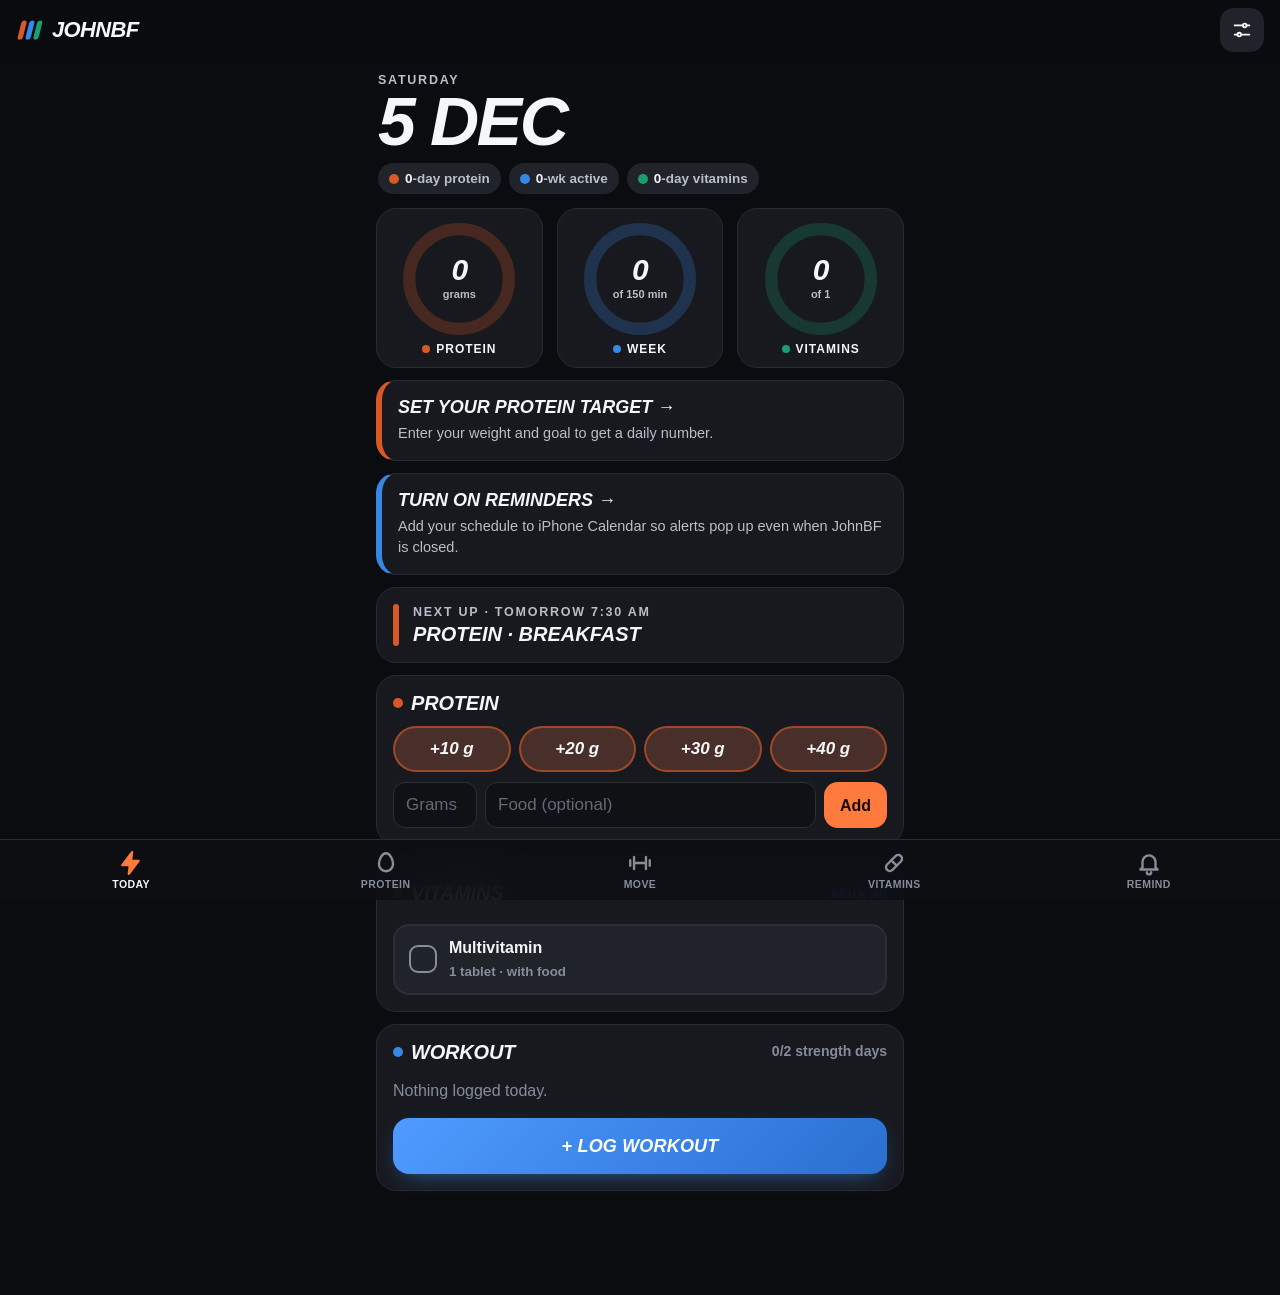
==== index.html @ 5f8487a7 "JohnBF: protein, workout and vitamin tracker with iPhone Calendar reminders Static PWA (no server): " ====
<!doctype html>
<html lang="en">
<head>
  <meta charset="utf-8">
  <meta name="viewport" content="width=device-width, initial-scale=1, viewport-fit=cover">
  <title>JohnBF</title>
  <meta name="description" content="Protein, workout and vitamin tracker with iPhone Calendar reminders.">
  <meta name="color-scheme" content="dark">
  <meta name="theme-color" content="#0b0c0f">
  <meta name="apple-mobile-web-app-capable" content="yes">
  <meta name="mobile-web-app-capable" content="yes">
  <meta name="apple-mobile-web-app-status-bar-style" content="black-translucent">
  <meta name="apple-mobile-web-app-title" content="JohnBF">
  <meta name="format-detection" content="telephone=no">
  <link rel="icon" href="icons/icon.svg" type="image/svg+xml">
  <link rel="apple-touch-icon" href="icons/icon-180.png">
  <link rel="manifest" href="manifest.webmanifest">
  <link rel="stylesheet" href="styles.css">
</head>
<body>
  <header class="topbar">
    <a class="brand" href="#today" aria-label="JohnBF home">
      <svg class="brand-mark" viewBox="0 0 32 32" aria-hidden="true">
        <rect x="8" y="5" width="6" height="22" rx="3" transform="skewX(-14)" fill="var(--protein)"/>
        <rect x="17" y="5" width="6" height="22" rx="3" transform="skewX(-14)" fill="var(--move)"/>
        <rect x="26" y="5" width="6" height="22" rx="3" transform="skewX(-14)" fill="var(--vit)"/>
      </svg>
      <span>JohnBF</span>
    </a>
    <button class="icon-btn" data-act="open-settings" aria-label="Settings and backup">
      <svg viewBox="0 0 24 24" aria-hidden="true"><path d="M4 7h9M17 7h3M4 17h3M11 17h9"/><circle cx="15" cy="7" r="2"/><circle cx="9" cy="17" r="2"/></svg>
    </button>
  </header>

  <main id="view" tabindex="-1"></main>

  <nav class="tabbar" aria-label="Sections">
    <a href="#today" data-tab="today">
      <svg viewBox="0 0 24 24" aria-hidden="true"><path d="M13 2 4 14h7l-1 8 9-12h-7l1-8z"/></svg>
      <span>Today</span>
    </a>
    <a href="#protein" data-tab="protein" class="t-protein">
      <svg viewBox="0 0 24 24" aria-hidden="true"><path d="M12 3c3.6 0 6.5 5.6 6.5 10.1a6.5 6.5 0 0 1-13 0C5.5 8.6 8.4 3 12 3z"/></svg>
      <span>Protein</span>
    </a>
    <a href="#move" data-tab="move" class="t-move">
      <svg viewBox="0 0 24 24" aria-hidden="true"><path d="M6.5 6.5v11M17.5 6.5v11M3 9.5v5M21 9.5v5M6.5 12h11"/></svg>
      <span>Move</span>
    </a>
    <a href="#vitamins" data-tab="vitamins" class="t-vit">
      <svg viewBox="0 0 24 24" aria-hidden="true"><rect x="3" y="8.5" width="18" height="7" rx="3.5" transform="rotate(-45 12 12)"/><path d="m9.5 9.5 5 5"/></svg>
      <span>Vitamins</span>
    </a>
    <a href="#remind" data-tab="remind">
      <svg viewBox="0 0 24 24" aria-hidden="true"><path d="M6 16v-5a6 6 0 0 1 12 0v5l2 2H4l2-2zM10 20.5a2 2 0 0 0 4 0"/></svg>
      <span>Remind</span>
    </a>
  </nav>

  <dialog id="sheet" aria-labelledby="sheet-title"></dialog>
  <div id="toast" role="status" aria-live="polite"></div>
  <input type="file" id="import-file" accept="application/json,.json" hidden>

  <script src="ics.js"></script>
  <script src="app.js"></script>
</body>
</html>
---- styles.css ----
/* JohnBF: bold, dark, gym-energy. Category colors validated for color-vision deficiency on the dark surface. */
:root {
  color-scheme: dark;
  --bg: #0b0c0f;
  --surface: #17191e;
  --surface-2: #20232a;
  --surface-3: #2a2e36;
  --line: #262a31;
  --text: #f5f6f8;
  --text-2: #b9bec8;
  --muted: #868d9a;

  /* Category hues (data marks): protein / move / vitamins */
  --protein: #d95926;
  --move: #3987e5;
  --vit: #199e70;
  /* Brighter tints for buttons (UI, not data) */
  --protein-hi: #ff7a3d;
  --move-hi: #4f9bff;
  --vit-hi: #22c48a;
  --danger: #ff5b5b;

  --radius: 20px;
  --gutter: 16px;
  --tabbar-h: 64px;
  --font: -apple-system, BlinkMacSystemFont, 'SF Pro Text', 'Segoe UI', Roboto, 'Helvetica Neue', Arial, sans-serif;
  --font-display: -apple-system, BlinkMacSystemFont, 'SF Pro Display', 'Segoe UI', Roboto, 'Helvetica Neue', Arial, sans-serif;
}

* { box-sizing: border-box; }
html { -webkit-text-size-adjust: 100%; text-size-adjust: 100%; }
body {
  margin: 0;
  background: var(--bg);
  color: var(--text);
  font: 400 16px/1.45 var(--font);
  -webkit-tap-highlight-color: transparent;
  -webkit-font-smoothing: antialiased;
  overscroll-behavior-y: none;
}
button, input, select { font: inherit; color: inherit; }
button { cursor: pointer; touch-action: manipulation; }
a { color: inherit; }
.sr-only { position: absolute; width: 1px; height: 1px; overflow: hidden; clip: rect(0 0 0 0); white-space: nowrap; }
:focus-visible { outline: 3px solid var(--move-hi); outline-offset: 2px; }

/* ── Top & tab bars ─────────────────────────────────────────── */
.topbar {
  position: sticky; top: 0; z-index: 20;
  display: flex; align-items: center; justify-content: space-between;
  padding: calc(env(safe-area-inset-top) + 8px) var(--gutter) 8px;
  background: rgba(11, 12, 15, 0.86);
  -webkit-backdrop-filter: saturate(160%) blur(16px);
  backdrop-filter: saturate(160%) blur(16px);
}
.brand { display: flex; align-items: center; gap: 8px; text-decoration: none; }
.brand-mark { width: 28px; height: 28px; }
.brand span {
  font: italic 900 22px/1 var(--font-display);
  letter-spacing: -0.03em; text-transform: uppercase;
}
.icon-btn {
  display: inline-grid; place-items: center;
  width: 44px; height: 44px; border: 0; border-radius: 14px;
  background: var(--surface-2); color: var(--text); font-size: 22px; line-height: 1;
}
.icon-btn svg { width: 22px; height: 22px; fill: none; stroke: currentColor; stroke-width: 2; stroke-linecap: round; }
.icon-btn.small { width: 36px; height: 36px; border-radius: 12px; font-size: 20px; background: transparent; color: var(--muted); }
.icon-btn.small:active { background: var(--surface-3); }

.tabbar {
  position: fixed; left: 0; right: 0; bottom: 0; z-index: 20;
  display: grid; grid-template-columns: repeat(5, 1fr);
  padding: 6px 4px calc(env(safe-area-inset-bottom) + 4px);
  background: rgba(14, 15, 19, 0.9);
  -webkit-backdrop-filter: saturate(160%) blur(18px);
  backdrop-filter: saturate(160%) blur(18px);
  border-top: 1px solid var(--line);
}
.tabbar a {
  display: flex; flex-direction: column; align-items: center; gap: 2px;
  min-height: 50px; padding-top: 4px; text-decoration: none;
  color: var(--muted); font: 800 10.5px/1.2 var(--font); letter-spacing: 0.04em; text-transform: uppercase;
}
.tabbar svg { width: 26px; height: 26px; fill: none; stroke: currentColor; stroke-width: 2.2; stroke-linecap: round; stroke-linejoin: round; }
.tabbar a.active { color: var(--text); }
.tabbar a.active svg { stroke: var(--protein-hi); }
.tabbar a.t-move.active svg { stroke: var(--move-hi); }
.tabbar a.t-vit.active svg { stroke: var(--vit-hi); }
.tabbar a[data-tab="today"].active svg { fill: var(--protein-hi); stroke: var(--protein-hi); }

/* ── Layout ─────────────────────────────────────────────────── */
main {
  max-width: 560px; margin: 0 auto;
  padding: 4px var(--gutter) calc(var(--tabbar-h) + env(safe-area-inset-bottom) + 28px);
  outline: none;
}
.hero { padding: 8px 2px 14px; }
.eyebrow {
  margin: 0; color: var(--text-2);
  font: 800 12.5px/1.3 var(--font); letter-spacing: 0.14em; text-transform: uppercase;
}
.display {
  margin: 2px 0 10px;
  font: italic 900 clamp(46px, 15vw, 68px)/0.92 var(--font-display);
  letter-spacing: -0.035em; text-transform: uppercase;
  font-variant-numeric: tabular-nums;
}
.display .unit { font-size: 0.42em; letter-spacing: -0.01em; color: var(--text-2); font-style: italic; }
.sub { margin: 10px 0 0; color: var(--text-2); font-weight: 600; }
.muted { color: var(--muted); }
.small { font-size: 14px; }
p.small, .muted.small { margin: 8px 0 0; line-height: 1.45; }

.card {
  display: block;
  margin: 12px 0; padding: 16px;
  background: var(--surface); border: 1px solid var(--line); border-radius: var(--radius);
  text-decoration: none;
}
.card-head { display: flex; align-items: center; justify-content: space-between; gap: 8px; margin-bottom: 12px; }
.card-head h2, .sheet-head h2 {
  display: flex; align-items: center; gap: 8px; margin: 0;
  font: italic 900 20px/1.1 var(--font-display); letter-spacing: -0.01em; text-transform: uppercase;
}
.card-head .muted { font-size: 14px; font-weight: 700; }
.dot { display: inline-block; width: 10px; height: 10px; border-radius: 50%; flex: none; background: var(--muted); }
.dot.protein { background: var(--protein); }
.dot.move { background: var(--move); }
.dot.vit { background: var(--vit); }

/* ── Streaks ────────────────────────────────────────────────── */
.streaks { display: flex; flex-wrap: wrap; gap: 8px; }
.streak {
  display: inline-flex; align-items: center; gap: 6px;
  padding: 6px 11px; border-radius: 999px;
  background: var(--surface-2); color: var(--text-2);
  font-size: 13.5px; font-weight: 700;
}
.streak b { color: var(--text); font-weight: 900; }
.streak.hot { background: #2a1a12; color: var(--text); }

/* ── Rings ──────────────────────────────────────────────────── */
.rings { display: grid; grid-template-columns: repeat(3, 1fr); gap: 10px; }
.ring-card {
  display: flex; flex-direction: column; align-items: center; gap: 8px;
  padding: 14px 6px 12px; text-decoration: none;
  background: var(--surface); border: 1px solid var(--line); border-radius: var(--radius);
}
.ring-card:active { transform: scale(0.98); }
.ring-wrap { position: relative; width: 100%; max-width: 112px; aspect-ratio: 1; }
.ring { width: 100%; height: 100%; display: block; }
.ring-track { fill: none; stroke: var(--surface-3); }
.ring-fill { fill: none; stroke-linecap: round; transition: stroke-dashoffset 0.6s cubic-bezier(.2,.8,.2,1); }
.protein .ring-track { stroke: color-mix(in srgb, var(--protein) 24%, var(--surface)); }
.move .ring-track { stroke: color-mix(in srgb, var(--move) 24%, var(--surface)); }
.vit .ring-track { stroke: color-mix(in srgb, var(--vit) 24%, var(--surface)); }
.protein .ring-fill { stroke: var(--protein); }
.move .ring-fill { stroke: var(--move); }
.vit .ring-fill { stroke: var(--vit); }
.ring-card.done .ring-wrap { filter: drop-shadow(0 0 10px color-mix(in srgb, currentColor 0%, transparent)); }
.ring-card.protein.done .ring-wrap { filter: drop-shadow(0 0 12px rgba(217, 89, 38, 0.55)); }
.ring-card.move.done .ring-wrap { filter: drop-shadow(0 0 12px rgba(57, 135, 229, 0.55)); }
.ring-card.vit.done .ring-wrap { filter: drop-shadow(0 0 12px rgba(25, 158, 112, 0.55)); }
.ring-center {
  position: absolute; inset: 0; display: flex; flex-direction: column; align-items: center; justify-content: center;
  font-variant-numeric: tabular-nums;
}
.ring-center b { font: italic 900 clamp(22px, 7vw, 30px)/1 var(--font-display); letter-spacing: -0.03em; }
.ring-center small { margin-top: 2px; color: var(--text-2); font-size: 11px; font-weight: 700; }
.ring-label { display: flex; align-items: center; gap: 6px; font: 800 12px/1 var(--font); letter-spacing: 0.08em; text-transform: uppercase; }
.ring-label .dot { width: 8px; height: 8px; }

/* ── Meters ─────────────────────────────────────────────────── */
.meter { height: 14px; border-radius: 999px; overflow: hidden; background: var(--surface-3); }
.meter > span { display: block; height: 100%; border-radius: 999px; transition: width 0.5s cubic-bezier(.2,.8,.2,1); }
.meter.protein { background: color-mix(in srgb, var(--protein) 24%, var(--surface)); }
.meter.move { background: color-mix(in srgb, var(--move) 24%, var(--surface)); }
.meter.vit { background: color-mix(in srgb, var(--vit) 24%, var(--surface)); }
.meter.protein > span { background: var(--protein); }
.meter.move > span { background: var(--move); }
.meter.vit > span { background: var(--vit); }

/* ── Callouts / next up / install ───────────────────────────── */
.callout { display: flex; flex-direction: column; gap: 4px; border-left: 6px solid var(--protein); }
.callout.move { border-left-color: var(--move); }
.callout b { font: italic 900 18px/1.2 var(--font-display); text-transform: uppercase; }
.callout span { color: var(--text-2); font-size: 14.5px; }
.next { display: flex; align-items: center; gap: 14px; }
.bar-accent { width: 6px; align-self: stretch; border-radius: 6px; background: var(--muted); flex: none; }
.bar-accent.protein { background: var(--protein); }
.bar-accent.move { background: var(--move); }
.bar-accent.vit { background: var(--vit); }
.next-title { margin: 2px 0 0; font: italic 900 20px/1.2 var(--font-display); text-transform: uppercase; }
.install { display: flex; align-items: flex-start; justify-content: space-between; gap: 12px; background: linear-gradient(135deg, #22160f, var(--surface)); }
.install p { margin: 4px 0 0; color: var(--text-2); }

/* ── Buttons & chips ────────────────────────────────────────── */
.cta {
  display: flex; align-items: center; justify-content: center; width: 100%;
  min-height: 56px; margin-top: 14px; padding: 12px 18px;
  border: 0; border-radius: 16px; text-decoration: none;
  background: linear-gradient(135deg, var(--protein-hi), #e5531c); color: #160900;
  font: italic 900 18px/1 var(--font-display); letter-spacing: 0.01em; text-transform: uppercase;
  box-shadow: 0 8px 24px -10px rgba(255, 106, 43, 0.7);
}
.cta.move { background: linear-gradient(135deg, var(--move-hi), #2a6fd0); color: #fff; box-shadow: 0 8px 24px -10px rgba(57, 135, 229, 0.75); }
.cta:active, .btn:active, .chip:active { transform: scale(0.97); }
.btn {
  display: inline-flex; align-items: center; justify-content: center;
  min-height: 46px; padding: 0 16px; border: 0; border-radius: 14px; text-decoration: none;
  background: var(--surface-3); color: var(--text); font-weight: 800;
}
.btn.protein { background: var(--protein-hi); color: #160900; }
.btn.vit { background: var(--vit-hi); color: #04140d; }
.btn.ghost { background: transparent; border: 2px solid var(--surface-3); }
.btn.danger { background: transparent; border: 2px solid #4a2326; color: var(--danger); }
.btn.wide { width: 100%; margin-top: 10px; min-height: 52px; }
.btn-row { display: grid; grid-template-columns: 1fr 1fr; gap: 10px; }
.link { border: 0; background: none; padding: 8px 0; color: var(--move-hi); font-weight: 800; font-size: 15px; }
.row-links { display: flex; flex-wrap: wrap; gap: 4px 18px; margin-top: 4px; }

.chips { display: flex; flex-wrap: wrap; gap: 8px; }
.chips + .chips, .chips + .inline-form, .chips.foods { margin-top: 10px; }
.chip {
  min-height: 46px; padding: 0 16px; border: 0; border-radius: 999px;
  background: var(--surface-3); color: var(--text); font-weight: 800; font-size: 16px;
}
.chip.protein {
  flex: 1 1 0; min-width: 0; padding: 0 6px; white-space: nowrap;
  background: color-mix(in srgb, var(--protein) 22%, var(--surface-2)); color: var(--text);
  font: italic 900 17px/1 var(--font-display);
  border: 2px solid color-mix(in srgb, var(--protein) 60%, transparent);
}
.chip.ghost { background: var(--surface-2); border: 1px solid var(--surface-3); font-weight: 700; }
.chip.ghost b { font-weight: 900; margin-left: 4px; }

/* ── Forms ──────────────────────────────────────────────────── */
input, select {
  min-height: 46px; width: 100%; padding: 10px 12px;
  background: #0f1115; border: 1px solid var(--surface-3); border-radius: 12px;
  font-size: 17px; /* ≥16px stops iOS zooming on focus */
}
input::placeholder { color: #626977; }
input:focus, select:focus { outline: none; border-color: var(--move-hi); box-shadow: 0 0 0 3px rgba(79, 155, 255, 0.25); }
input[type="time"], input[type="date"] { -webkit-appearance: none; appearance: none; }
.inline-form { display: flex; gap: 8px; margin-top: 12px; }
.inline-form input { flex: 1 1 auto; min-width: 0; }
.inline-form .narrow, input.narrow { flex: 0 0 84px; width: 84px; }
.inline-form .btn { flex: none; }
.field { display: block; margin: 0 0 14px; }
.field-label { display: block; margin-bottom: 6px; color: var(--text-2); font: 800 12.5px/1.2 var(--font); letter-spacing: 0.1em; text-transform: uppercase; }
.input-group { display: flex; gap: 8px; }
.input-group input { flex: 1; min-width: 0; }
.calc { margin: 4px 0 0; padding: 12px 14px; border-radius: 14px; background: var(--surface-2); font-weight: 600; }
.calc b { font: italic 900 20px/1 var(--font-display); }

.seg { display: flex; gap: 4px; padding: 4px; border-radius: 14px; background: #0f1115; border: 1px solid var(--surface-3); }
.seg button, .seg label { flex: 1; }
.seg button, .seg span {
  display: flex; align-items: center; justify-content: center; min-height: 40px; padding: 0 8px;
  border: 0; border-radius: 10px; background: transparent; color: var(--text-2); font-weight: 800; font-size: 14.5px; text-align: center;
}
.seg button.on, .seg input:checked + span { background: var(--surface-3); color: var(--text); }
.seg input { position: absolute; opacity: 0; pointer-events: none; }
.seg label { position: relative; }
.seg.compact { flex: 0 0 auto; }
.seg.compact button { min-width: 48px; }

.goal-grid { display: grid; grid-template-columns: 1fr 1fr; gap: 8px; }
.goal {
  display: flex; flex-direction: column; align-items: flex-start; gap: 2px;
  min-height: 60px; padding: 10px 12px; border-radius: 14px; text-align: left;
  background: var(--surface-2); border: 2px solid transparent;
}
.goal b { font-size: 15px; font-weight: 800; }
.goal small { color: var(--muted); font-weight: 700; }
.goal.on { border-color: var(--protein-hi); background: color-mix(in srgb, var(--protein) 14%, var(--surface-2)); }
.goal.on small { color: var(--text-2); }

.toggle { display: flex; align-items: center; gap: 10px; min-height: 44px; font-weight: 700; cursor: pointer; }
.toggle input { position: absolute; opacity: 0; width: 1px; height: 1px; }
.switch { position: relative; flex: none; width: 50px; height: 30px; border-radius: 999px; background: var(--surface-3); transition: background 0.2s; }
.switch::after { content: ''; position: absolute; top: 3px; left: 3px; width: 24px; height: 24px; border-radius: 50%; background: #fff; transition: transform 0.2s; }
.toggle input:checked + .switch { background: var(--vit); }
.toggle input:checked + .switch::after { transform: translateX(20px); }
.toggle input:focus-visible + .switch { outline: 3px solid var(--move-hi); outline-offset: 2px; }

/* ── Lists ──────────────────────────────────────────────────── */
.log, .checklist, .plain { list-style: none; margin: 0; padding: 0; }
.log li {
  display: flex; align-items: center; gap: 10px;
  min-height: 52px; padding: 6px 0; border-top: 1px solid var(--line);
}
.log li:first-child { border-top: 0; }
.log .time { flex: 0 0 auto; min-width: 58px; color: var(--muted); font-size: 14px; font-weight: 700; font-variant-numeric: tabular-nums; }
.log .what { flex: 1; min-width: 0; font-weight: 700; overflow-wrap: anywhere; }
.log .what small { display: block; color: var(--muted); font-weight: 600; font-size: 13px; }
.log b { font-variant-numeric: tabular-nums; font-weight: 900; }

.checklist li + li { margin-top: 8px; }
.check {
  display: flex; align-items: center; gap: 12px; width: 100%;
  min-height: 60px; padding: 10px 14px; border: 2px solid var(--surface-3); border-radius: 16px;
  background: var(--surface-2); text-align: left;
}
.check .box { position: relative; flex: none; width: 28px; height: 28px; border-radius: 9px; border: 2.5px solid var(--muted); }
.check.on { border-color: color-mix(in srgb, var(--vit) 70%, transparent); background: color-mix(in srgb, var(--vit) 14%, var(--surface-2)); }
.check.on .box { background: var(--vit); border-color: var(--vit); }
.check.on .box::after {
  content: ''; position: absolute; left: 8px; top: 3px; width: 7px; height: 13px;
  border: solid #fff; border-width: 0 3px 3px 0; transform: rotate(45deg);
}
.check-text { flex: 1; min-width: 0; }
.check-text b { display: block; font-weight: 800; }
.check-text small { color: var(--muted); font-weight: 600; }
.check.on .check-text b { text-decoration: line-through; text-decoration-thickness: 2px; color: var(--text-2); }
.check .time { color: var(--text-2); font-size: 13px; font-weight: 700; }

.supp-edit {
  display: grid; grid-template-columns: 1fr 84px 36px; gap: 8px; align-items: center;
  padding: 10px 0; border-top: 1px solid var(--line);
}
.supp-edit:first-of-type { border-top: 0; padding-top: 0; }
.supp-edit .toggle { grid-column: 1 / -1; min-height: 36px; font-size: 14.5px; color: var(--text-2); }
.supp-edit .narrow { width: 100%; }

/* ── Habit grid ─────────────────────────────────────────────── */
.habit-grid { display: grid; grid-template-columns: repeat(7, 1fr); gap: 6px; }
.hcell {
  display: grid; place-items: center; aspect-ratio: 1; border-radius: 10px;
  background: var(--surface-2); border: 2px solid var(--surface-3);
}
.hcell i { font-style: normal; font-size: 12px; font-weight: 800; color: var(--muted); }
.hcell.on { background: var(--vit); border-color: var(--vit); }
.hcell.on i { color: #fff; }
.hcell.now { border-color: var(--text-2); }

/* ── Stats ──────────────────────────────────────────────────── */
.stats { display: grid; grid-template-columns: 1.3fr 1fr 1fr; gap: 12px; }
.stat { display: flex; flex-direction: column; gap: 6px; min-width: 0; }
.stat-label { color: var(--text-2); font: 800 11.5px/1.2 var(--font); letter-spacing: 0.08em; text-transform: uppercase; }
.stat-value { font: italic 900 28px/1 var(--font-display); font-variant-numeric: tabular-nums; }
.stat-value small { font-size: 14px; color: var(--muted); font-style: normal; font-weight: 700; }
.stat .meter { height: 8px; }

/* ── Chart ──────────────────────────────────────────────────── */
.chart { margin: 0; }
.plot { position: relative; height: 170px; margin: 18px 0 0 34px; }
.gridline { position: absolute; left: 0; right: 0; height: 0; border-top: 1px solid var(--line); }
.gridline span {
  position: absolute; right: calc(100% + 6px); top: -8px;
  color: var(--muted); font-size: 11px; font-weight: 700; font-variant-numeric: tabular-nums;
}
.goal-line { position: absolute; left: 0; right: 0; height: 0; border-top: 1px solid var(--text-2); z-index: 1; pointer-events: none; }
.chart-key { display: flex; align-items: center; gap: 8px; margin: 10px 0 0 34px; color: var(--text-2); font-size: 13px; font-weight: 700; }
.key-line { width: 18px; height: 0; border-top: 1px solid var(--text-2); }
.cols { position: absolute; inset: 0; display: flex; gap: 2px; }
.col {
  position: relative; flex: 1; display: flex; justify-content: center; align-items: flex-end;
  height: 100%; padding: 0; border: 0; background: none;
}
.bar { display: block; width: min(24px, 70%); min-height: 0; border-radius: 4px 4px 0 0; }
.protein .bar { background: var(--protein); }
.move .bar { background: var(--move); }
.cap {
  position: absolute; left: 50%; transform: translate(-50%, -4px);
  color: var(--text); font-size: 12px; font-weight: 900; font-variant-numeric: tabular-nums; white-space: nowrap;
}
.tip {
  position: absolute; left: 50%; z-index: 3; transform: translate(-50%, -8px);
  display: none; flex-direction: column; align-items: center; padding: 6px 10px; border-radius: 10px;
  background: var(--text); color: #0b0c0f; font-size: 12px; font-weight: 700; white-space: nowrap; pointer-events: none;
}
.tip b { font-size: 14px; font-weight: 900; }
.col.show .tip { display: flex; }
.col.show .cap { visibility: hidden; }
.cols .col:first-child .tip { left: 0; transform: translate(0, -8px); }
.cols .col:last-child .tip { left: auto; right: 0; transform: translate(0, -8px); }
.col.show .bar { filter: brightness(1.25); }
@media (hover: hover) {
  .col:hover .tip { display: flex; }
  .col:hover .cap { visibility: hidden; }
}
.xaxis { display: flex; gap: 2px; margin: 6px 0 0 34px; }
.xaxis span { flex: 1; text-align: center; color: var(--muted); font-size: 11.5px; font-weight: 700; white-space: nowrap; }
.xaxis span.now { color: var(--text); font-weight: 900; }
.table-view { margin-top: 10px; }
.table-view summary { color: var(--move-hi); font-size: 14px; font-weight: 800; cursor: pointer; }
.table-view table { width: 100%; margin-top: 8px; border-collapse: collapse; font-size: 14px; font-variant-numeric: tabular-nums; }
.table-view th, .table-view td { padding: 6px 4px; border-bottom: 1px solid var(--line); text-align: left; }
.table-view td:last-child, .table-view th:last-child { text-align: right; }

/* ── Reminders ──────────────────────────────────────────────── */
.cal-card .cta { margin-top: 12px; }
.steps { margin: 0; padding-left: 22px; color: var(--text-2); }
.steps li { margin: 0 0 8px; padding-left: 2px; }
.steps b { color: var(--text); }
.alert { color: #ffb066; }
.rem { padding: 12px 0; border-top: 1px solid var(--line); }
.rem:first-of-type { border-top: 0; padding-top: 0; }
.rem-top { display: grid; grid-template-columns: 140px 1fr 36px; gap: 8px; align-items: center; }
.rem-top input[type="time"] { font-weight: 900; font-variant-numeric: tabular-nums; text-align: center; }
.days { display: grid; grid-template-columns: repeat(7, 1fr); gap: 6px; margin-top: 10px; }
.day {
  height: 40px; border: 2px solid var(--surface-3); border-radius: 12px;
  background: transparent; color: var(--muted); font-weight: 900;
}
.day.on { color: #fff; }
.day.protein.on { background: var(--protein); border-color: var(--protein); }
.day.move.on { background: var(--move); border-color: var(--move); }
.day.vit.on { background: var(--vit); border-color: var(--vit); }
.follow { display: flex; align-items: center; justify-content: space-between; gap: 12px; margin-top: 10px; color: var(--text-2); font-weight: 700; }
.follow select { width: auto; min-width: 150px; }

/* ── Evidence / sources ─────────────────────────────────────── */
.evidence summary {
  cursor: pointer; list-style: none;
  font: italic 900 17px/1.2 var(--font-display); text-transform: uppercase; letter-spacing: 0.01em;
}
.evidence summary::-webkit-details-marker { display: none; }
.evidence summary::after { content: ' +'; color: var(--muted); }
.evidence[open] summary::after { content: ' –'; }
.evidence p, .evidence li { color: var(--text-2); font-size: 15px; }
.evidence p b { color: var(--text); }
.evidence .plain li { margin: 10px 0; }
.warn { padding: 10px 12px; border-radius: 12px; background: #2a1c10; color: #ffd2a8 !important; }
.cite { margin-left: 2px; color: var(--move-hi); font-size: 0.72em; font-weight: 800; }
.refs { margin: 14px 0 0; padding-left: 26px; font-size: 13px; color: var(--muted); }
.refs li { margin: 0 0 8px; overflow-wrap: anywhere; color: var(--muted); font-size: 13px; }
.refs a { color: var(--move-hi); }
.refs em { display: block; margin-top: 2px; color: #a08a70; }

/* ── Sheet (dialog) ─────────────────────────────────────────── */
dialog {
  width: 100%; max-width: 560px; max-height: 92dvh;
  margin: auto auto 0; padding: 0; border: 0; border-radius: 26px 26px 0 0;
  background: var(--surface); color: var(--text);
  overflow-y: auto; overscroll-behavior: contain;
}
dialog::backdrop { background: rgba(0, 0, 0, 0.6); }
dialog[open] { animation: sheet-up 0.28s cubic-bezier(.2,.8,.2,1); }
@keyframes sheet-up { from { transform: translateY(40px); opacity: 0; } to { transform: none; opacity: 1; } }
.sheet-body { padding: 18px var(--gutter) calc(env(safe-area-inset-bottom) + 22px); }
.sheet-head { display: flex; align-items: center; justify-content: space-between; margin-bottom: 8px; }
.sheet-body h3 { margin: 22px 0 6px; font: 800 13px/1.2 var(--font); letter-spacing: 0.12em; text-transform: uppercase; color: var(--text-2); }
fieldset { margin: 14px 0 0; padding: 0; border: 0; min-width: 0; }
legend { margin-bottom: 8px; padding: 0; color: var(--text-2); font: 800 12.5px/1.2 var(--font); letter-spacing: 0.1em; text-transform: uppercase; }
.chip-radio { position: relative; }
.chip-radio input { position: absolute; opacity: 0; pointer-events: none; }
.chip-radio span {
  display: inline-flex; align-items: center; min-height: 42px; padding: 0 14px; border-radius: 999px;
  background: var(--surface-2); border: 2px solid var(--surface-3); font-weight: 800;
}
.chip-radio input:checked + span { background: var(--move); border-color: var(--move); color: #fff; }
.chip-radio input:focus-visible + span { outline: 3px solid var(--move-hi); outline-offset: 2px; }
.min-row { display: flex; flex-wrap: wrap; gap: 8px; align-items: center; }
.min-row input { flex: 0 0 68px; width: 68px; font-weight: 900; text-align: center; }
.min-row .chip { min-height: 42px; padding: 0 11px; }
.sheet-body .field { margin-top: 14px; }
.sheet-body .toggle { margin-top: 12px; }

/* ── Toast ──────────────────────────────────────────────────── */
#toast {
  position: fixed; left: 50%; bottom: calc(var(--tabbar-h) + env(safe-area-inset-bottom) + 16px); z-index: 30;
  max-width: calc(100% - 32px); padding: 12px 18px; border-radius: 999px;
  background: var(--text); color: #0b0c0f; font-weight: 800; text-align: center;
  transform: translate(-50%, 20px); opacity: 0; pointer-events: none;
  transition: transform 0.25s cubic-bezier(.2,.8,.2,1), opacity 0.25s;
}
#toast.show { transform: translate(-50%, 0); opacity: 1; }
#toast.hot {
  background: linear-gradient(135deg, var(--protein-hi), #e5531c); color: #160900;
  font: italic 900 17px/1.2 var(--font-display); text-transform: uppercase;
  animation: pop 0.45s cubic-bezier(.2,1.6,.4,1);
}
@keyframes pop { 0% { transform: translate(-50%, 20px) scale(0.8); } 100% { transform: translate(-50%, 0) scale(1); } }

@media (prefers-reduced-motion: reduce) {
  *, *::before, *::after { animation: none !important; transition: none !important; }
}
@media (min-width: 600px) {
  .rings { gap: 14px; }
}
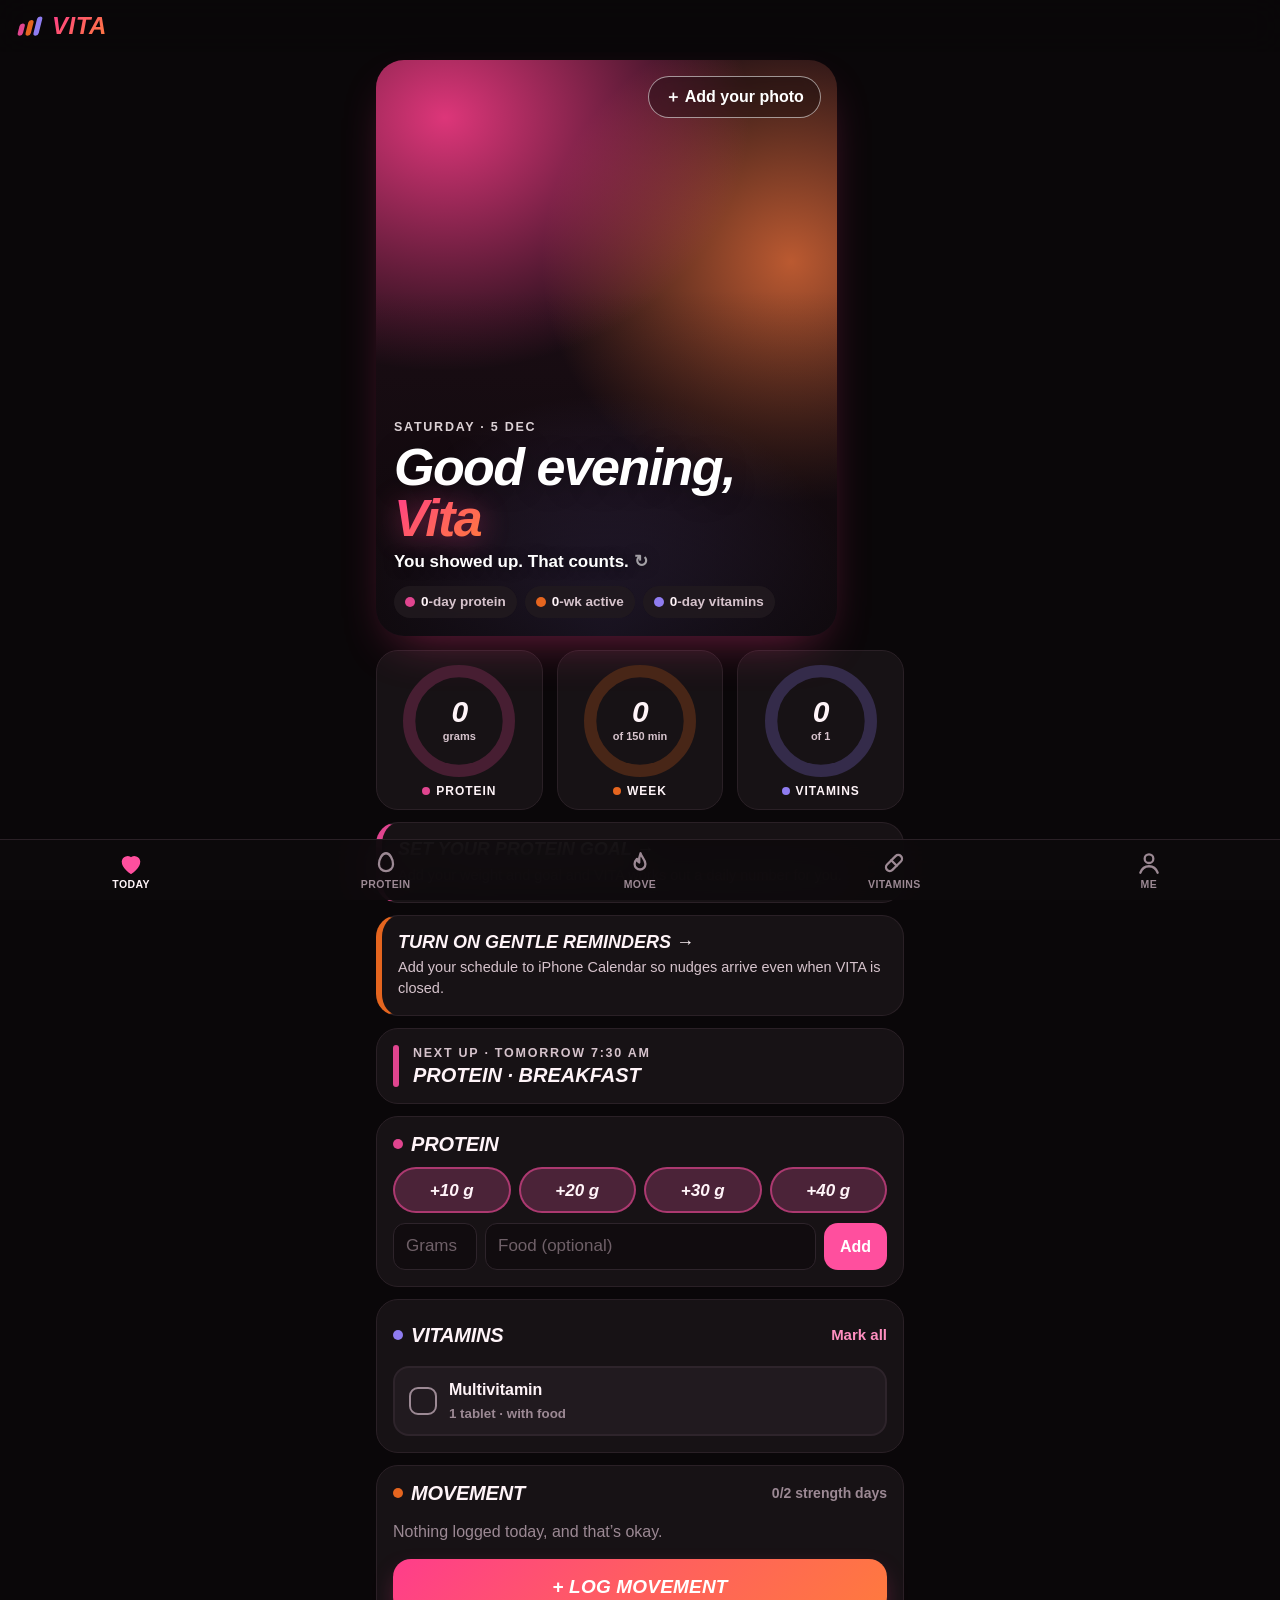
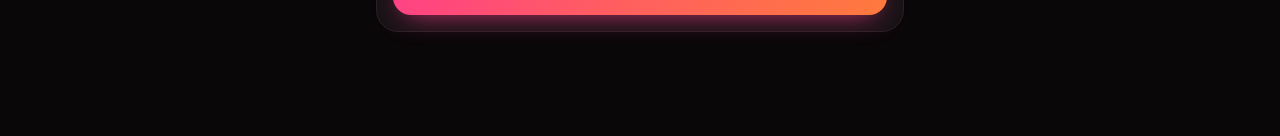
==== commit f2dc7892: "Make it VITA: personal version for Vita - Rename to VITA; hot pink & fire theme (category colors re-" ====
--- a/index.html
+++ b/index.html
@@ -3,14 +3,14 @@
 <head>
   <meta charset="utf-8">
   <meta name="viewport" content="width=device-width, initial-scale=1, viewport-fit=cover">
-  <title>JohnBF</title>
-  <meta name="description" content="Protein, workout and vitamin tracker with iPhone Calendar reminders.">
+  <title>VITA</title>
+  <meta name="description" content="Vita's protein, movement and vitamin tracker, with gentle iPhone Calendar reminders.">
   <meta name="color-scheme" content="dark">
-  <meta name="theme-color" content="#0b0c0f">
+  <meta name="theme-color" content="#0a0709">
   <meta name="apple-mobile-web-app-capable" content="yes">
   <meta name="mobile-web-app-capable" content="yes">
   <meta name="apple-mobile-web-app-status-bar-style" content="black-translucent">
-  <meta name="apple-mobile-web-app-title" content="JohnBF">
+  <meta name="apple-mobile-web-app-title" content="VITA">
   <meta name="format-detection" content="telephone=no">
   <link rel="icon" href="icons/icon.svg" type="image/svg+xml">
   <link rel="apple-touch-icon" href="icons/icon-180.png">
@@ -19,24 +19,21 @@
 </head>
 <body>
   <header class="topbar">
-    <a class="brand" href="#today" aria-label="JohnBF home">
+    <a class="brand" href="#today" aria-label="VITA home">
       <svg class="brand-mark" viewBox="0 0 32 32" aria-hidden="true">
-        <rect x="8" y="5" width="6" height="22" rx="3" transform="skewX(-14)" fill="var(--protein)"/>
-        <rect x="17" y="5" width="6" height="22" rx="3" transform="skewX(-14)" fill="var(--move)"/>
+        <rect x="8" y="13" width="6" height="14" rx="3" transform="skewX(-14)" fill="var(--protein)"/>
+        <rect x="17" y="9" width="6" height="18" rx="3" transform="skewX(-14)" fill="var(--move)"/>
         <rect x="26" y="5" width="6" height="22" rx="3" transform="skewX(-14)" fill="var(--vit)"/>
       </svg>
-      <span>JohnBF</span>
+      <span>VITA</span>
     </a>
-    <button class="icon-btn" data-act="open-settings" aria-label="Settings and backup">
-      <svg viewBox="0 0 24 24" aria-hidden="true"><path d="M4 7h9M17 7h3M4 17h3M11 17h9"/><circle cx="15" cy="7" r="2"/><circle cx="9" cy="17" r="2"/></svg>
-    </button>
   </header>
 
   <main id="view" tabindex="-1"></main>
 
   <nav class="tabbar" aria-label="Sections">
     <a href="#today" data-tab="today">
-      <svg viewBox="0 0 24 24" aria-hidden="true"><path d="M13 2 4 14h7l-1 8 9-12h-7l1-8z"/></svg>
+      <svg viewBox="0 0 24 24" aria-hidden="true"><path d="M12 21s-7.5-4.6-7.5-10.4A4.4 4.4 0 0 1 12 8a4.4 4.4 0 0 1 7.5 2.6C19.5 16.4 12 21 12 21z"/></svg>
       <span>Today</span>
     </a>
     <a href="#protein" data-tab="protein" class="t-protein">
@@ -44,22 +41,24 @@
       <span>Protein</span>
     </a>
     <a href="#move" data-tab="move" class="t-move">
-      <svg viewBox="0 0 24 24" aria-hidden="true"><path d="M6.5 6.5v11M17.5 6.5v11M3 9.5v5M21 9.5v5M6.5 12h11"/></svg>
+      <svg viewBox="0 0 24 24" aria-hidden="true"><path d="M12.5 3c.6 3.2 4.5 5.4 4.5 10a5 5 0 0 1-10 0c0-2.1 1-3.6 2.2-4.8.2 1.7 1 2.8 2.1 3.3-.4-3.1.1-5.8 1.2-8.5z"/></svg>
       <span>Move</span>
     </a>
     <a href="#vitamins" data-tab="vitamins" class="t-vit">
       <svg viewBox="0 0 24 24" aria-hidden="true"><rect x="3" y="8.5" width="18" height="7" rx="3.5" transform="rotate(-45 12 12)"/><path d="m9.5 9.5 5 5"/></svg>
       <span>Vitamins</span>
     </a>
-    <a href="#remind" data-tab="remind">
-      <svg viewBox="0 0 24 24" aria-hidden="true"><path d="M6 16v-5a6 6 0 0 1 12 0v5l2 2H4l2-2zM10 20.5a2 2 0 0 0 4 0"/></svg>
-      <span>Remind</span>
+    <a href="#me" data-tab="me">
+      <svg viewBox="0 0 24 24" aria-hidden="true"><circle cx="12" cy="8" r="4"/><path d="M4 21c1.5-4 4.5-6 8-6s6.5 2 8 6"/></svg>
+      <span>Me</span>
     </a>
   </nav>
 
   <dialog id="sheet" aria-labelledby="sheet-title"></dialog>
+  <div id="flash" role="dialog" aria-modal="true" aria-live="polite" hidden></div>
   <div id="toast" role="status" aria-live="polite"></div>
   <input type="file" id="import-file" accept="application/json,.json" hidden>
+  <input type="file" id="pick-photo" accept="image/*" hidden>
 
   <script src="ics.js"></script>
   <script src="app.js"></script>
--- a/styles.css
+++ b/styles.css
@@ -1,26 +1,28 @@
-/* JohnBF: bold, dark, gym-energy. Category colors validated for color-vision deficiency on the dark surface. */
+/* VITA: hot pink & fire on black. Category colors validated for color-vision deficiency on the dark surface. */
 :root {
   color-scheme: dark;
-  --bg: #0b0c0f;
-  --surface: #17191e;
-  --surface-2: #20232a;
-  --surface-3: #2a2e36;
-  --line: #262a31;
-  --text: #f5f6f8;
-  --text-2: #b9bec8;
-  --muted: #868d9a;
-
-  /* Category hues (data marks): protein / move / vitamins */
-  --protein: #d95926;
-  --move: #3987e5;
-  --vit: #199e70;
+  --bg: #0a0709;
+  --surface: #171215;
+  --surface-2: #211a1f;
+  --surface-3: #2e242b;
+  --line: #2a2026;
+  --text: #fff4f8;
+  --text-2: #d6c3cc;
+  --muted: #9c8994;
+
+  /* Category hues (data marks): protein / movement / vitamins */
+  --protein: #e0458f;
+  --move: #e5651f;
+  --vit: #8f7cf0;
   /* Brighter tints for buttons (UI, not data) */
-  --protein-hi: #ff7a3d;
-  --move-hi: #4f9bff;
-  --vit-hi: #22c48a;
-  --danger: #ff5b5b;
-
-  --radius: 20px;
+  --protein-hi: #ff4f9e;
+  --move-hi: #ff7a3d;
+  --vit-hi: #a594ff;
+  --pink-soft: #ff8fc0;
+  --fire: linear-gradient(135deg, #ff3d8b 0%, #ff5f5f 50%, #ff7a3d 100%);
+  --danger: #ff6b7a;
+
+  --radius: 22px;
   --gutter: 16px;
   --tabbar-h: 64px;
   --font: -apple-system, BlinkMacSystemFont, 'SF Pro Text', 'Segoe UI', Roboto, 'Helvetica Neue', Arial, sans-serif;
@@ -42,29 +44,38 @@
 button { cursor: pointer; touch-action: manipulation; }
 a { color: inherit; }
 .sr-only { position: absolute; width: 1px; height: 1px; overflow: hidden; clip: rect(0 0 0 0); white-space: nowrap; }
-:focus-visible { outline: 3px solid var(--move-hi); outline-offset: 2px; }
+.center { text-align: center; }
+:focus-visible { outline: 3px solid var(--pink-soft); outline-offset: 2px; }
+
+.fire-text {
+  background: var(--fire);
+  -webkit-background-clip: text; background-clip: text;
+  -webkit-text-fill-color: transparent; color: transparent;
+  padding-right: 0.08em; /* italic overhang */
+}
 
 /* ── Top & tab bars ─────────────────────────────────────────── */
 .topbar {
   position: sticky; top: 0; z-index: 20;
   display: flex; align-items: center; justify-content: space-between;
+  min-height: 52px;
   padding: calc(env(safe-area-inset-top) + 8px) var(--gutter) 8px;
-  background: rgba(11, 12, 15, 0.86);
+  background: rgba(10, 7, 9, 0.86);
   -webkit-backdrop-filter: saturate(160%) blur(16px);
   backdrop-filter: saturate(160%) blur(16px);
 }
 .brand { display: flex; align-items: center; gap: 8px; text-decoration: none; }
 .brand-mark { width: 28px; height: 28px; }
 .brand span {
-  font: italic 900 22px/1 var(--font-display);
-  letter-spacing: -0.03em; text-transform: uppercase;
+  font: italic 900 24px/1 var(--font-display); letter-spacing: 0.02em;
+  background: var(--fire); -webkit-background-clip: text; background-clip: text;
+  -webkit-text-fill-color: transparent; color: transparent; padding-right: 2px;
 }
 .icon-btn {
   display: inline-grid; place-items: center;
   width: 44px; height: 44px; border: 0; border-radius: 14px;
   background: var(--surface-2); color: var(--text); font-size: 22px; line-height: 1;
 }
-.icon-btn svg { width: 22px; height: 22px; fill: none; stroke: currentColor; stroke-width: 2; stroke-linecap: round; }
 .icon-btn.small { width: 36px; height: 36px; border-radius: 12px; font-size: 20px; background: transparent; color: var(--muted); }
 .icon-btn.small:active { background: var(--surface-3); }
 
@@ -72,7 +83,7 @@
   position: fixed; left: 0; right: 0; bottom: 0; z-index: 20;
   display: grid; grid-template-columns: repeat(5, 1fr);
   padding: 6px 4px calc(env(safe-area-inset-bottom) + 4px);
-  background: rgba(14, 15, 19, 0.9);
+  background: rgba(14, 10, 13, 0.92);
   -webkit-backdrop-filter: saturate(160%) blur(18px);
   backdrop-filter: saturate(160%) blur(18px);
   border-top: 1px solid var(--line);
@@ -82,12 +93,13 @@
   min-height: 50px; padding-top: 4px; text-decoration: none;
   color: var(--muted); font: 800 10.5px/1.2 var(--font); letter-spacing: 0.04em; text-transform: uppercase;
 }
-.tabbar svg { width: 26px; height: 26px; fill: none; stroke: currentColor; stroke-width: 2.2; stroke-linecap: round; stroke-linejoin: round; }
+.tabbar svg { width: 26px; height: 26px; fill: none; stroke: currentColor; stroke-width: 2.1; stroke-linecap: round; stroke-linejoin: round; }
 .tabbar a.active { color: var(--text); }
 .tabbar a.active svg { stroke: var(--protein-hi); }
 .tabbar a.t-move.active svg { stroke: var(--move-hi); }
 .tabbar a.t-vit.active svg { stroke: var(--vit-hi); }
-.tabbar a[data-tab="today"].active svg { fill: var(--protein-hi); stroke: var(--protein-hi); }
+.tabbar a[data-tab="today"].active svg { fill: var(--protein-hi); }
+.tabbar a.t-move.active svg { fill: color-mix(in srgb, var(--move-hi) 35%, transparent); }
 
 /* ── Layout ─────────────────────────────────────────────────── */
 main {
@@ -102,15 +114,16 @@
 }
 .display {
   margin: 2px 0 10px;
-  font: italic 900 clamp(46px, 15vw, 68px)/0.92 var(--font-display);
-  letter-spacing: -0.035em; text-transform: uppercase;
+  font: italic 900 clamp(44px, 14vw, 64px)/0.95 var(--font-display);
+  letter-spacing: -0.03em;
   font-variant-numeric: tabular-nums;
 }
-.display .unit { font-size: 0.42em; letter-spacing: -0.01em; color: var(--text-2); font-style: italic; }
+.display .unit { font-size: 0.42em; letter-spacing: -0.01em; color: var(--text-2); }
 .sub { margin: 10px 0 0; color: var(--text-2); font-weight: 600; }
 .muted { color: var(--muted); }
 .small { font-size: 14px; }
 p.small, .muted.small { margin: 8px 0 0; line-height: 1.45; }
+.back { display: inline-flex; align-items: center; min-height: 40px; color: var(--pink-soft); font-weight: 800; text-decoration: none; }
 
 .card {
   display: block;
@@ -129,16 +142,59 @@
 .dot.move { background: var(--move); }
 .dot.vit { background: var(--vit); }
 
+/* ── Cover hero ─────────────────────────────────────────────── */
+.cover {
+  position: relative; overflow: hidden; isolation: isolate;
+  min-height: 380px; aspect-ratio: 4 / 5; max-height: 64vh;
+  margin: 4px 0 14px; border-radius: 28px;
+  background:
+    radial-gradient(120% 80% at 15% 10%, rgba(255, 61, 139, 0.85) 0%, transparent 55%),
+    radial-gradient(90% 70% at 90% 35%, rgba(255, 122, 61, 0.7) 0%, transparent 60%),
+    radial-gradient(80% 60% at 50% 100%, rgba(143, 124, 240, 0.35) 0%, transparent 70%),
+    #1a0d14;
+  box-shadow: 0 20px 50px -20px rgba(255, 61, 139, 0.45);
+}
+.photo { position: absolute; inset: 0; width: 100%; height: 100%; object-fit: cover; z-index: 0; }
+.tint { position: absolute; inset: 0; z-index: 1; pointer-events: none; }
+.style-glow .tint {
+  background: linear-gradient(160deg, rgba(255, 61, 139, 0.55) 0%, rgba(255, 122, 61, 0.3) 45%, transparent 75%);
+  mix-blend-mode: soft-light;
+}
+.style-duo .photo { filter: grayscale(1) contrast(1.12) brightness(1.02); }
+.style-duo .tint { background: linear-gradient(160deg, #ff3d8b 0%, #ff7a3d 100%); mix-blend-mode: color; }
+.style-natural .tint { display: none; }
+.cover-shade {
+  position: absolute; inset: 0; z-index: 2; pointer-events: none;
+  background: linear-gradient(to bottom, rgba(10, 7, 9, 0) 30%, rgba(10, 7, 9, 0.45) 55%, rgba(10, 7, 9, 0.94) 100%);
+}
+.cover:not(.has-photo) .cover-shade { background: linear-gradient(to bottom, rgba(10, 7, 9, 0) 40%, rgba(10, 7, 9, 0.75) 100%); }
+.cover-add {
+  position: absolute; top: 16px; right: 16px; z-index: 3;
+  min-height: 42px; padding: 0 16px; border: 1.5px solid rgba(255, 255, 255, 0.55); border-radius: 999px;
+  background: rgba(10, 7, 9, 0.35); color: #fff; font-weight: 800;
+  -webkit-backdrop-filter: blur(8px); backdrop-filter: blur(8px);
+}
+.cover-text { position: absolute; left: 0; right: 0; bottom: 0; z-index: 3; padding: 18px 18px 18px; }
+.cover-text .eyebrow { color: rgba(255, 244, 248, 0.85); }
+.greet { margin: 6px 0 8px; font-size: clamp(36px, 11vw, 52px); line-height: 0.98; color: #fff; text-shadow: 0 2px 24px rgba(0, 0, 0, 0.35); }
+.greet .fire-text { text-shadow: none; filter: drop-shadow(0 2px 14px rgba(255, 61, 139, 0.45)); }
+.mantra {
+  display: block; margin: 0 0 12px; padding: 0; border: 0; background: none; text-align: left;
+  color: #fff; font: 600 17px/1.35 var(--font); text-shadow: 0 1px 12px rgba(0, 0, 0, 0.5);
+}
+.mantra span { color: rgba(255, 255, 255, 0.6); }
+
 /* ── Streaks ────────────────────────────────────────────────── */
 .streaks { display: flex; flex-wrap: wrap; gap: 8px; }
 .streak {
   display: inline-flex; align-items: center; gap: 6px;
   padding: 6px 11px; border-radius: 999px;
-  background: var(--surface-2); color: var(--text-2);
+  background: rgba(33, 26, 31, 0.85); color: var(--text-2);
   font-size: 13.5px; font-weight: 700;
+  -webkit-backdrop-filter: blur(8px); backdrop-filter: blur(8px);
 }
 .streak b { color: var(--text); font-weight: 900; }
-.streak.hot { background: #2a1a12; color: var(--text); }
+.streak.hot { background: rgba(70, 18, 42, 0.85); color: var(--text); }
 
 /* ── Rings ──────────────────────────────────────────────────── */
 .rings { display: grid; grid-template-columns: repeat(3, 1fr); gap: 10px; }
@@ -158,10 +214,9 @@
 .protein .ring-fill { stroke: var(--protein); }
 .move .ring-fill { stroke: var(--move); }
 .vit .ring-fill { stroke: var(--vit); }
-.ring-card.done .ring-wrap { filter: drop-shadow(0 0 10px color-mix(in srgb, currentColor 0%, transparent)); }
-.ring-card.protein.done .ring-wrap { filter: drop-shadow(0 0 12px rgba(217, 89, 38, 0.55)); }
-.ring-card.move.done .ring-wrap { filter: drop-shadow(0 0 12px rgba(57, 135, 229, 0.55)); }
-.ring-card.vit.done .ring-wrap { filter: drop-shadow(0 0 12px rgba(25, 158, 112, 0.55)); }
+.ring-card.protein.done .ring-wrap { filter: drop-shadow(0 0 12px rgba(224, 69, 143, 0.6)); }
+.ring-card.move.done .ring-wrap { filter: drop-shadow(0 0 12px rgba(229, 101, 31, 0.6)); }
+.ring-card.vit.done .ring-wrap { filter: drop-shadow(0 0 12px rgba(143, 124, 240, 0.6)); }
 .ring-center {
   position: absolute; inset: 0; display: flex; flex-direction: column; align-items: center; justify-content: center;
   font-variant-numeric: tabular-nums;
@@ -192,32 +247,32 @@
 .bar-accent.move { background: var(--move); }
 .bar-accent.vit { background: var(--vit); }
 .next-title { margin: 2px 0 0; font: italic 900 20px/1.2 var(--font-display); text-transform: uppercase; }
-.install { display: flex; align-items: flex-start; justify-content: space-between; gap: 12px; background: linear-gradient(135deg, #22160f, var(--surface)); }
+.install { display: flex; align-items: flex-start; justify-content: space-between; gap: 12px; background: linear-gradient(135deg, #2a0f1d, var(--surface)); }
 .install p { margin: 4px 0 0; color: var(--text-2); }
 
 /* ── Buttons & chips ────────────────────────────────────────── */
 .cta {
   display: flex; align-items: center; justify-content: center; width: 100%;
   min-height: 56px; margin-top: 14px; padding: 12px 18px;
-  border: 0; border-radius: 16px; text-decoration: none;
-  background: linear-gradient(135deg, var(--protein-hi), #e5531c); color: #160900;
-  font: italic 900 18px/1 var(--font-display); letter-spacing: 0.01em; text-transform: uppercase;
-  box-shadow: 0 8px 24px -10px rgba(255, 106, 43, 0.7);
-}
-.cta.move { background: linear-gradient(135deg, var(--move-hi), #2a6fd0); color: #fff; box-shadow: 0 8px 24px -10px rgba(57, 135, 229, 0.75); }
+  border: 0; border-radius: 18px; text-decoration: none; text-align: center;
+  background: var(--fire); color: #fff;
+  font: italic 900 19px/1.1 var(--font-display); letter-spacing: 0.01em; text-transform: uppercase;
+  box-shadow: 0 10px 28px -12px rgba(255, 61, 139, 0.8);
+}
 .cta:active, .btn:active, .chip:active { transform: scale(0.97); }
 .btn {
   display: inline-flex; align-items: center; justify-content: center;
   min-height: 46px; padding: 0 16px; border: 0; border-radius: 14px; text-decoration: none;
   background: var(--surface-3); color: var(--text); font-weight: 800;
 }
-.btn.protein { background: var(--protein-hi); color: #160900; }
-.btn.vit { background: var(--vit-hi); color: #04140d; }
+.btn.protein { background: var(--protein-hi); color: #fff; }
+.btn.vit { background: var(--vit-hi); color: #120a2a; }
+.btn.fire { background: var(--fire); color: #fff; }
 .btn.ghost { background: transparent; border: 2px solid var(--surface-3); }
-.btn.danger { background: transparent; border: 2px solid #4a2326; color: var(--danger); }
+.btn.danger { background: transparent; border: 2px solid #4a2330; color: var(--danger); }
 .btn.wide { width: 100%; margin-top: 10px; min-height: 52px; }
 .btn-row { display: grid; grid-template-columns: 1fr 1fr; gap: 10px; }
-.link { border: 0; background: none; padding: 8px 0; color: var(--move-hi); font-weight: 800; font-size: 15px; }
+.link { border: 0; background: none; padding: 8px 0; color: var(--pink-soft); font-weight: 800; font-size: 15px; }
 .row-links { display: flex; flex-wrap: wrap; gap: 4px 18px; margin-top: 4px; }
 
 .chips { display: flex; flex-wrap: wrap; gap: 8px; }
@@ -230,7 +285,7 @@
   flex: 1 1 0; min-width: 0; padding: 0 6px; white-space: nowrap;
   background: color-mix(in srgb, var(--protein) 22%, var(--surface-2)); color: var(--text);
   font: italic 900 17px/1 var(--font-display);
-  border: 2px solid color-mix(in srgb, var(--protein) 60%, transparent);
+  border: 2px solid color-mix(in srgb, var(--protein) 65%, transparent);
 }
 .chip.ghost { background: var(--surface-2); border: 1px solid var(--surface-3); font-weight: 700; }
 .chip.ghost b { font-weight: 900; margin-left: 4px; }
@@ -238,30 +293,39 @@
 /* ── Forms ──────────────────────────────────────────────────── */
 input, select {
   min-height: 46px; width: 100%; padding: 10px 12px;
-  background: #0f1115; border: 1px solid var(--surface-3); border-radius: 12px;
+  background: #110c0f; border: 1px solid var(--surface-3); border-radius: 12px;
   font-size: 17px; /* ≥16px stops iOS zooming on focus */
 }
-input::placeholder { color: #626977; }
-input:focus, select:focus { outline: none; border-color: var(--move-hi); box-shadow: 0 0 0 3px rgba(79, 155, 255, 0.25); }
+input::placeholder { color: #6f6068; }
+input:focus, select:focus { outline: none; border-color: var(--pink-soft); box-shadow: 0 0 0 3px rgba(255, 143, 192, 0.25); }
 input[type="time"], input[type="date"] { -webkit-appearance: none; appearance: none; }
+input[type="range"] {
+  -webkit-appearance: none; appearance: none; min-height: 36px; padding: 0; border: 0; background: transparent;
+}
+input[type="range"]::-webkit-slider-runnable-track { height: 8px; border-radius: 999px; background: var(--fire); }
+input[type="range"]::-webkit-slider-thumb {
+  -webkit-appearance: none; width: 28px; height: 28px; margin-top: -10px; border-radius: 50%;
+  background: #fff; box-shadow: 0 2px 10px rgba(0, 0, 0, 0.5);
+}
+input[type="range"]:focus { box-shadow: none; }
 .inline-form { display: flex; gap: 8px; margin-top: 12px; }
 .inline-form input { flex: 1 1 auto; min-width: 0; }
 .inline-form .narrow, input.narrow { flex: 0 0 84px; width: 84px; }
 .inline-form .btn { flex: none; }
-.field { display: block; margin: 0 0 14px; }
+.field { display: block; margin: 14px 0 0; }
 .field-label { display: block; margin-bottom: 6px; color: var(--text-2); font: 800 12.5px/1.2 var(--font); letter-spacing: 0.1em; text-transform: uppercase; }
 .input-group { display: flex; gap: 8px; }
 .input-group input { flex: 1; min-width: 0; }
-.calc { margin: 4px 0 0; padding: 12px 14px; border-radius: 14px; background: var(--surface-2); font-weight: 600; }
+.calc { margin: 14px 0 0; padding: 12px 14px; border-radius: 14px; background: var(--surface-2); font-weight: 600; }
 .calc b { font: italic 900 20px/1 var(--font-display); }
 
-.seg { display: flex; gap: 4px; padding: 4px; border-radius: 14px; background: #0f1115; border: 1px solid var(--surface-3); }
+.seg { display: flex; gap: 4px; padding: 4px; border-radius: 14px; background: #110c0f; border: 1px solid var(--surface-3); }
 .seg button, .seg label { flex: 1; }
 .seg button, .seg span {
   display: flex; align-items: center; justify-content: center; min-height: 40px; padding: 0 8px;
   border: 0; border-radius: 10px; background: transparent; color: var(--text-2); font-weight: 800; font-size: 14.5px; text-align: center;
 }
-.seg button.on, .seg input:checked + span { background: var(--surface-3); color: var(--text); }
+.seg button.on, .seg input:checked + span { background: var(--surface-3); color: var(--text); box-shadow: inset 0 0 0 1.5px rgba(255, 143, 192, 0.5); }
 .seg input { position: absolute; opacity: 0; pointer-events: none; }
 .seg label { position: relative; }
 .seg.compact { flex: 0 0 auto; }
@@ -275,16 +339,16 @@
 }
 .goal b { font-size: 15px; font-weight: 800; }
 .goal small { color: var(--muted); font-weight: 700; }
-.goal.on { border-color: var(--protein-hi); background: color-mix(in srgb, var(--protein) 14%, var(--surface-2)); }
+.goal.on { border-color: var(--protein-hi); background: color-mix(in srgb, var(--protein) 16%, var(--surface-2)); }
 .goal.on small { color: var(--text-2); }
 
 .toggle { display: flex; align-items: center; gap: 10px; min-height: 44px; font-weight: 700; cursor: pointer; }
 .toggle input { position: absolute; opacity: 0; width: 1px; height: 1px; }
 .switch { position: relative; flex: none; width: 50px; height: 30px; border-radius: 999px; background: var(--surface-3); transition: background 0.2s; }
 .switch::after { content: ''; position: absolute; top: 3px; left: 3px; width: 24px; height: 24px; border-radius: 50%; background: #fff; transition: transform 0.2s; }
-.toggle input:checked + .switch { background: var(--vit); }
+.toggle input:checked + .switch { background: var(--protein-hi); }
 .toggle input:checked + .switch::after { transform: translateX(20px); }
-.toggle input:focus-visible + .switch { outline: 3px solid var(--move-hi); outline-offset: 2px; }
+.toggle input:focus-visible + .switch { outline: 3px solid var(--pink-soft); outline-offset: 2px; }
 
 /* ── Lists ──────────────────────────────────────────────────── */
 .log, .checklist, .plain { list-style: none; margin: 0; padding: 0; }
@@ -305,7 +369,7 @@
   background: var(--surface-2); text-align: left;
 }
 .check .box { position: relative; flex: none; width: 28px; height: 28px; border-radius: 9px; border: 2.5px solid var(--muted); }
-.check.on { border-color: color-mix(in srgb, var(--vit) 70%, transparent); background: color-mix(in srgb, var(--vit) 14%, var(--surface-2)); }
+.check.on { border-color: color-mix(in srgb, var(--vit) 70%, transparent); background: color-mix(in srgb, var(--vit) 16%, var(--surface-2)); }
 .check.on .box { background: var(--vit); border-color: var(--vit); }
 .check.on .box::after {
   content: ''; position: absolute; left: 8px; top: 3px; width: 7px; height: 13px;
@@ -370,7 +434,7 @@
 .tip {
   position: absolute; left: 50%; z-index: 3; transform: translate(-50%, -8px);
   display: none; flex-direction: column; align-items: center; padding: 6px 10px; border-radius: 10px;
-  background: var(--text); color: #0b0c0f; font-size: 12px; font-weight: 700; white-space: nowrap; pointer-events: none;
+  background: var(--text); color: #0a0709; font-size: 12px; font-weight: 700; white-space: nowrap; pointer-events: none;
 }
 .tip b { font-size: 14px; font-weight: 900; }
 .col.show .tip { display: flex; }
@@ -386,17 +450,71 @@
 .xaxis span { flex: 1; text-align: center; color: var(--muted); font-size: 11.5px; font-weight: 700; white-space: nowrap; }
 .xaxis span.now { color: var(--text); font-weight: 900; }
 .table-view { margin-top: 10px; }
-.table-view summary { color: var(--move-hi); font-size: 14px; font-weight: 800; cursor: pointer; }
+.table-view summary { color: var(--pink-soft); font-size: 14px; font-weight: 800; cursor: pointer; }
 .table-view table { width: 100%; margin-top: 8px; border-collapse: collapse; font-size: 14px; font-variant-numeric: tabular-nums; }
 .table-view th, .table-view td { padding: 6px 4px; border-bottom: 1px solid var(--line); text-align: left; }
 .table-view td:last-child, .table-view th:last-child { text-align: right; }
+
+/* ── Me: photos ─────────────────────────────────────────────── */
+.cover-preview {
+  position: relative; overflow: hidden; isolation: isolate;
+  display: grid; place-items: center; aspect-ratio: 4 / 3; border-radius: 18px;
+  background: radial-gradient(100% 80% at 20% 10%, rgba(255, 61, 139, 0.6), transparent 60%), #1a0d14;
+  text-align: center; padding: 16px;
+}
+.cover-preview .muted { position: relative; z-index: 1; color: var(--text-2); font-weight: 700; }
+.compare { display: grid; grid-template-columns: 1fr 1fr; gap: 8px; }
+.compare figure { margin: 0; }
+.compare img, .compare .ph { display: block; width: 100%; aspect-ratio: 3 / 4; object-fit: cover; border-radius: 14px; background: var(--surface-2); }
+.compare figcaption { margin-top: 6px; color: var(--text-2); font-size: 13px; font-weight: 800; text-align: center; }
+.pgrid { display: grid; grid-template-columns: repeat(3, 1fr); gap: 8px; margin-top: 14px; }
+.pthumb { position: relative; padding: 0; border: 0; border-radius: 12px; overflow: hidden; background: var(--surface-2); aspect-ratio: 3 / 4; }
+.pthumb img, .pthumb .ph { display: block; width: 100%; height: 100%; object-fit: cover; }
+.pthumb span:last-child {
+  position: absolute; left: 6px; bottom: 6px; padding: 2px 7px; border-radius: 8px;
+  background: rgba(10, 7, 9, 0.7); color: #fff; font-size: 11.5px; font-weight: 800;
+}
+.viewer { display: block; width: 100%; max-height: 70dvh; object-fit: contain; border-radius: 16px; background: #000; }
+
+/* ── Goal flash ─────────────────────────────────────────────── */
+#flash {
+  position: fixed; inset: 0; z-index: 40;
+  display: grid; place-items: center; padding: 24px;
+  background:
+    radial-gradient(60% 45% at 50% 40%, rgba(255, 61, 139, 0.45), transparent 70%),
+    radial-gradient(50% 40% at 60% 60%, rgba(255, 122, 61, 0.3), transparent 70%),
+    rgba(10, 7, 9, 0.88);
+  -webkit-backdrop-filter: blur(10px); backdrop-filter: blur(10px);
+  opacity: 0; transition: opacity 0.25s ease;
+}
+#flash[hidden] { display: none; }
+#flash.show { opacity: 1; }
+.flash-card { display: flex; flex-direction: column; align-items: center; text-align: center; max-width: 340px; }
+.flash-photo {
+  position: relative; overflow: hidden; isolation: isolate;
+  width: 196px; height: 196px; border-radius: 50%;
+  display: grid; place-items: center;
+  background: var(--surface-2);
+  box-shadow: 0 0 0 5px #0a0709, 0 0 0 9px var(--protein-hi), 0 0 60px 10px rgba(255, 61, 139, 0.55);
+  transform: scale(0.85); transition: transform 0.45s cubic-bezier(.2,1.5,.4,1);
+}
+#flash.move .flash-photo { box-shadow: 0 0 0 5px #0a0709, 0 0 0 9px var(--move-hi), 0 0 60px 10px rgba(255, 122, 61, 0.55); }
+#flash.vit .flash-photo { box-shadow: 0 0 0 5px #0a0709, 0 0 0 9px var(--vit-hi), 0 0 60px 10px rgba(165, 148, 255, 0.5); }
+#flash.show .flash-photo { transform: scale(1); }
+.flash-heart { font-size: 84px; line-height: 1; }
+.flash-card h2 {
+  margin: 26px 0 6px; font: italic 900 34px/1.05 var(--font-display); text-transform: uppercase; letter-spacing: -0.01em;
+  background: var(--fire); -webkit-background-clip: text; background-clip: text; -webkit-text-fill-color: transparent; color: transparent;
+  padding: 0 4px;
+}
+.flash-card p { margin: 0 0 22px; color: var(--text); font-size: 18px; font-weight: 600; }
 
 /* ── Reminders ──────────────────────────────────────────────── */
 .cal-card .cta { margin-top: 12px; }
 .steps { margin: 0; padding-left: 22px; color: var(--text-2); }
 .steps li { margin: 0 0 8px; padding-left: 2px; }
 .steps b { color: var(--text); }
-.alert { color: #ffb066; }
+.alert { color: #ffb38a; }
 .rem { padding: 12px 0; border-top: 1px solid var(--line); }
 .rem:first-of-type { border-top: 0; padding-top: 0; }
 .rem-top { display: grid; grid-template-columns: 140px 1fr 36px; gap: 8px; align-items: center; }
@@ -424,12 +542,12 @@
 .evidence p, .evidence li { color: var(--text-2); font-size: 15px; }
 .evidence p b { color: var(--text); }
 .evidence .plain li { margin: 10px 0; }
-.warn { padding: 10px 12px; border-radius: 12px; background: #2a1c10; color: #ffd2a8 !important; }
-.cite { margin-left: 2px; color: var(--move-hi); font-size: 0.72em; font-weight: 800; }
+.warn { padding: 10px 12px; border-radius: 12px; background: #2a1420; color: #ffd0e3 !important; }
+.cite { margin-left: 2px; color: var(--pink-soft); font-size: 0.72em; font-weight: 800; }
 .refs { margin: 14px 0 0; padding-left: 26px; font-size: 13px; color: var(--muted); }
 .refs li { margin: 0 0 8px; overflow-wrap: anywhere; color: var(--muted); font-size: 13px; }
-.refs a { color: var(--move-hi); }
-.refs em { display: block; margin-top: 2px; color: #a08a70; }
+.refs a { color: var(--pink-soft); }
+.refs em { display: block; margin-top: 2px; color: #b08a9a; }
 
 /* ── Sheet (dialog) ─────────────────────────────────────────── */
 dialog {
@@ -443,7 +561,6 @@
 @keyframes sheet-up { from { transform: translateY(40px); opacity: 0; } to { transform: none; opacity: 1; } }
 .sheet-body { padding: 18px var(--gutter) calc(env(safe-area-inset-bottom) + 22px); }
 .sheet-head { display: flex; align-items: center; justify-content: space-between; margin-bottom: 8px; }
-.sheet-body h3 { margin: 22px 0 6px; font: 800 13px/1.2 var(--font); letter-spacing: 0.12em; text-transform: uppercase; color: var(--text-2); }
 fieldset { margin: 14px 0 0; padding: 0; border: 0; min-width: 0; }
 legend { margin-bottom: 8px; padding: 0; color: var(--text-2); font: 800 12.5px/1.2 var(--font); letter-spacing: 0.1em; text-transform: uppercase; }
 .chip-radio { position: relative; }
@@ -453,28 +570,21 @@
   background: var(--surface-2); border: 2px solid var(--surface-3); font-weight: 800;
 }
 .chip-radio input:checked + span { background: var(--move); border-color: var(--move); color: #fff; }
-.chip-radio input:focus-visible + span { outline: 3px solid var(--move-hi); outline-offset: 2px; }
+.chip-radio input:focus-visible + span { outline: 3px solid var(--pink-soft); outline-offset: 2px; }
 .min-row { display: flex; flex-wrap: wrap; gap: 8px; align-items: center; }
 .min-row input { flex: 0 0 68px; width: 68px; font-weight: 900; text-align: center; }
 .min-row .chip { min-height: 42px; padding: 0 11px; }
-.sheet-body .field { margin-top: 14px; }
 .sheet-body .toggle { margin-top: 12px; }
 
 /* ── Toast ──────────────────────────────────────────────────── */
 #toast {
   position: fixed; left: 50%; bottom: calc(var(--tabbar-h) + env(safe-area-inset-bottom) + 16px); z-index: 30;
   max-width: calc(100% - 32px); padding: 12px 18px; border-radius: 999px;
-  background: var(--text); color: #0b0c0f; font-weight: 800; text-align: center;
+  background: var(--text); color: #0a0709; font-weight: 800; text-align: center;
   transform: translate(-50%, 20px); opacity: 0; pointer-events: none;
   transition: transform 0.25s cubic-bezier(.2,.8,.2,1), opacity 0.25s;
 }
 #toast.show { transform: translate(-50%, 0); opacity: 1; }
-#toast.hot {
-  background: linear-gradient(135deg, var(--protein-hi), #e5531c); color: #160900;
-  font: italic 900 17px/1.2 var(--font-display); text-transform: uppercase;
-  animation: pop 0.45s cubic-bezier(.2,1.6,.4,1);
-}
-@keyframes pop { 0% { transform: translate(-50%, 20px) scale(0.8); } 100% { transform: translate(-50%, 0) scale(1); } }
 
 @media (prefers-reduced-motion: reduce) {
   *, *::before, *::after { animation: none !important; transition: none !important; }
